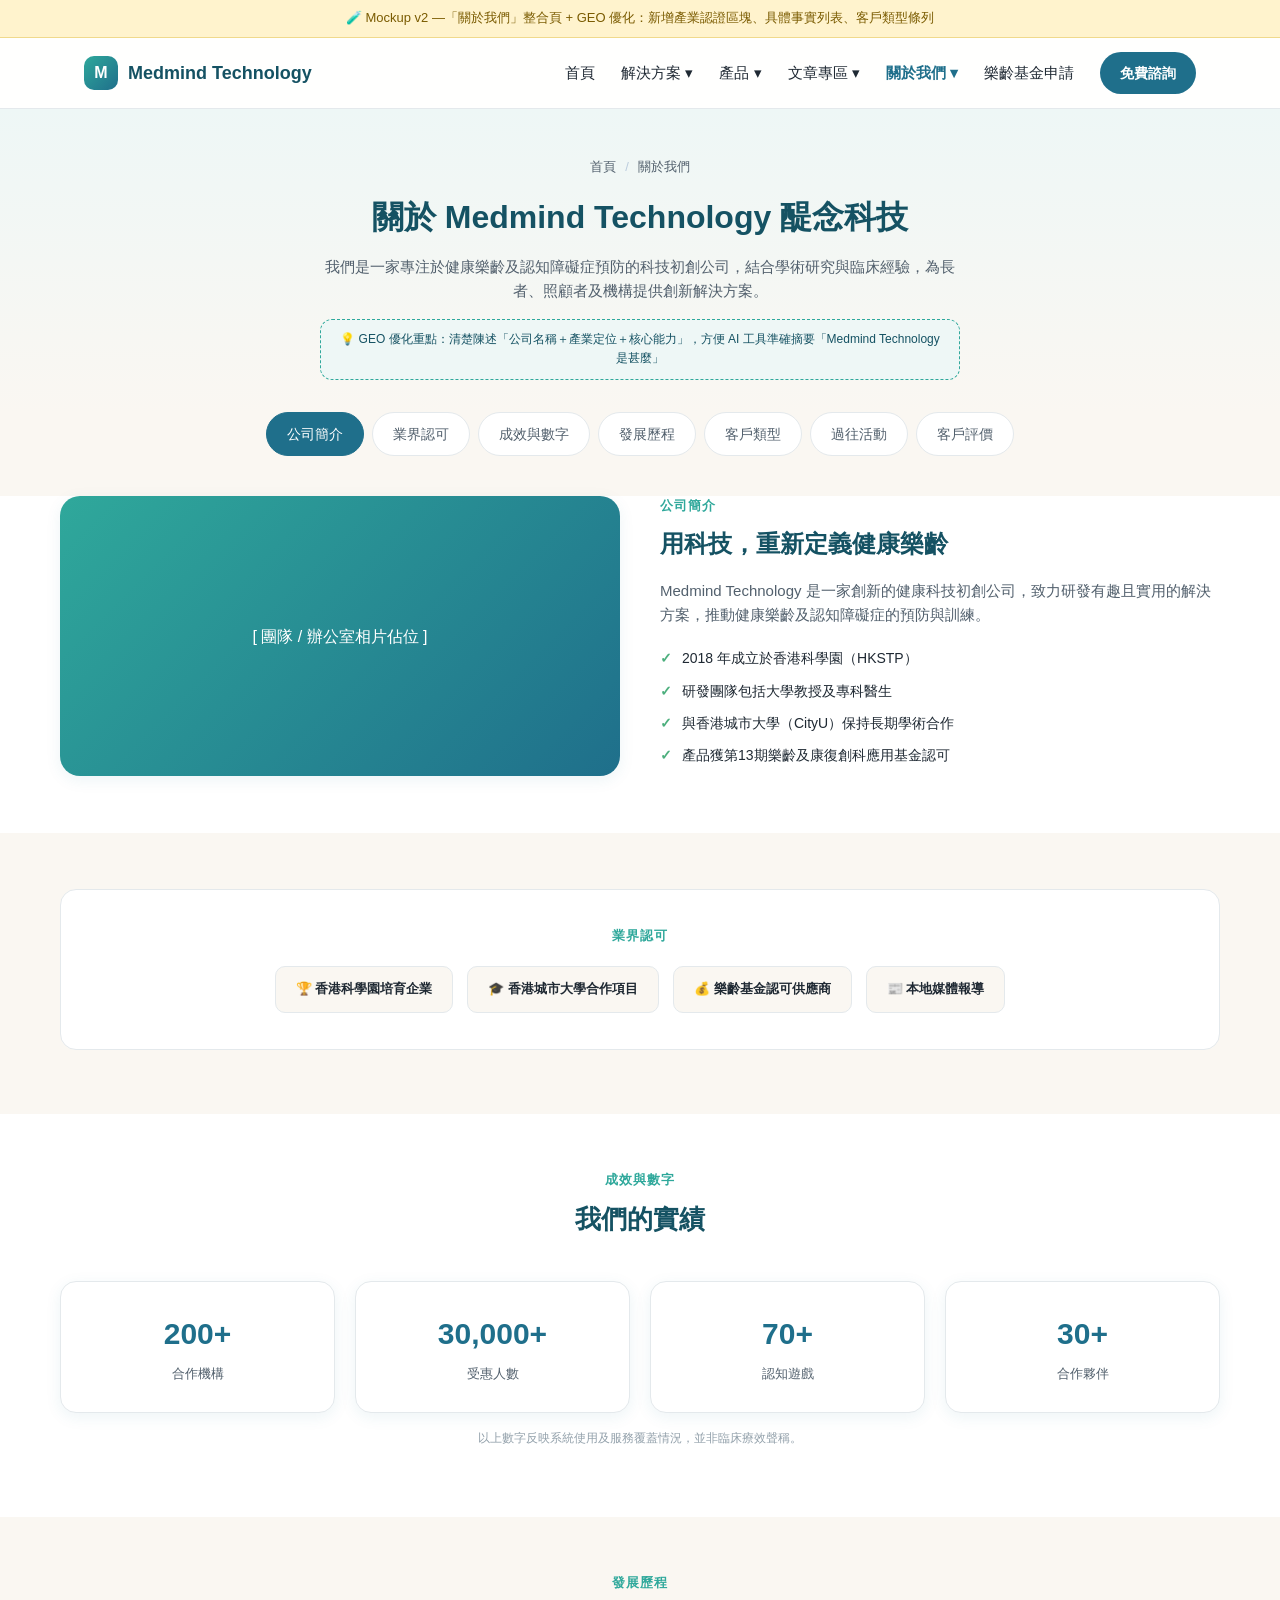
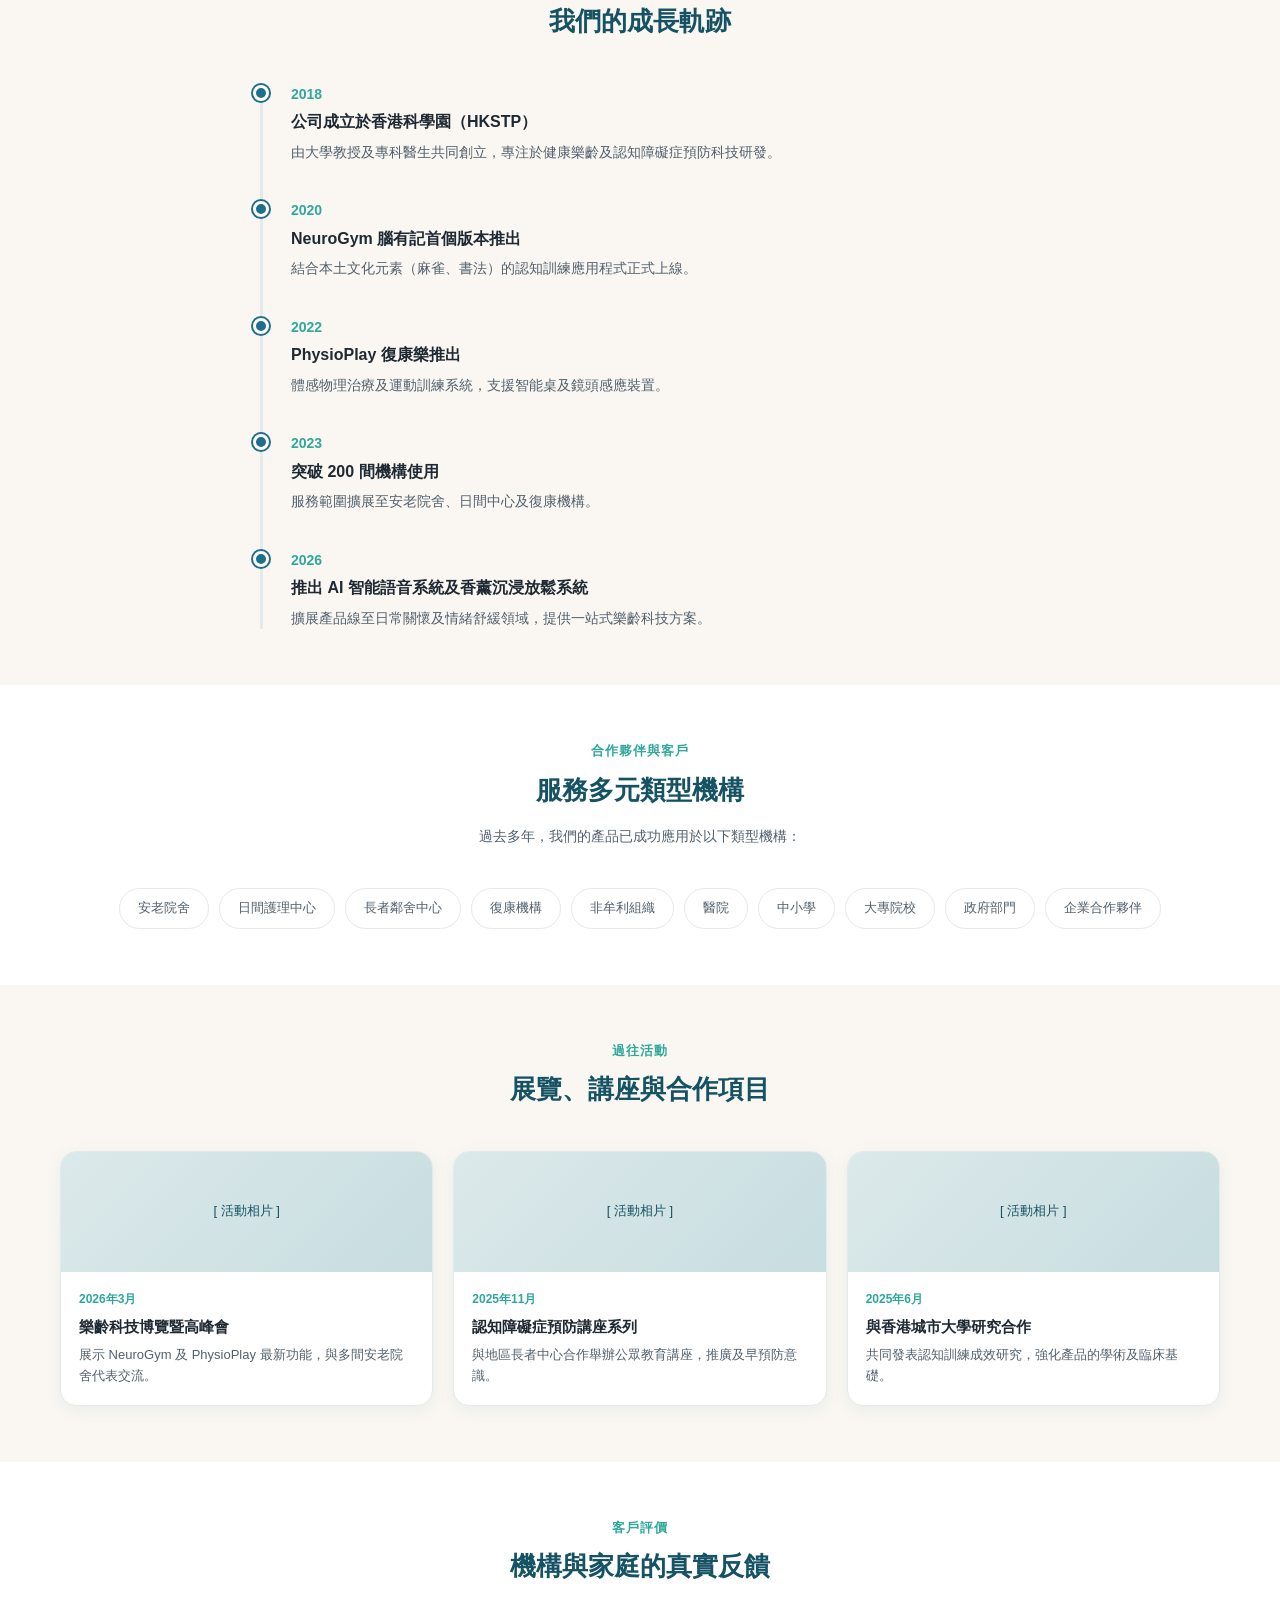
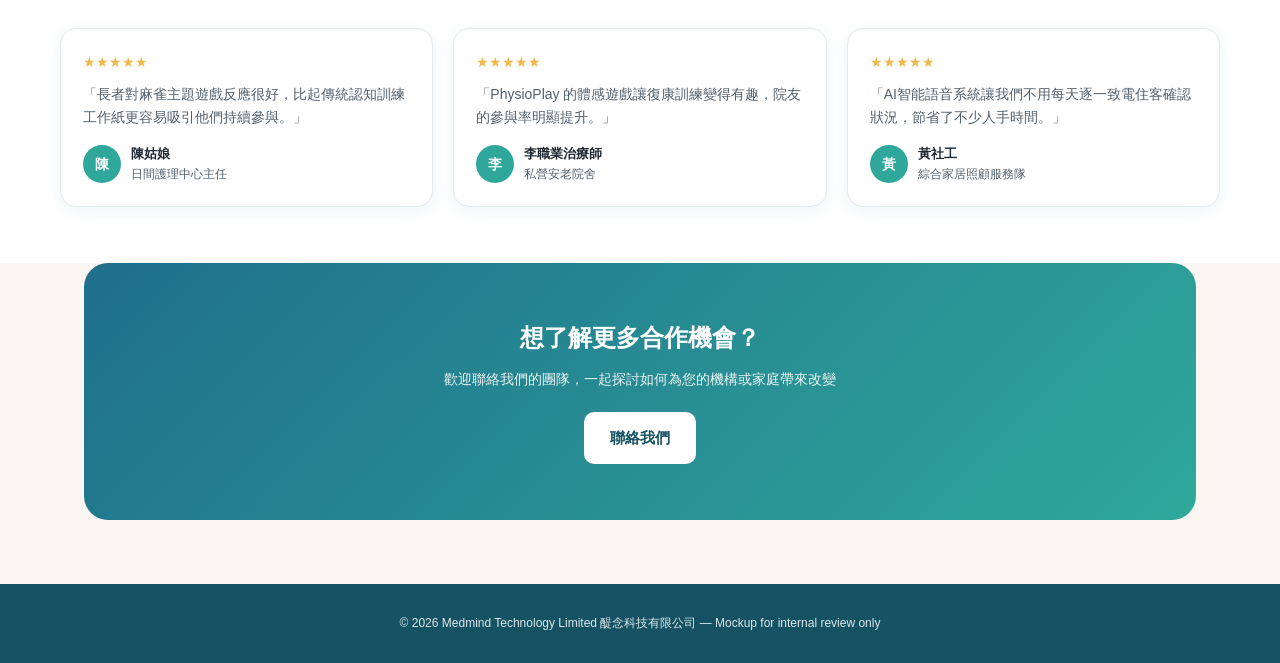
==== about.html @ b242b005 "update the navbar and page" ====
<!DOCTYPE html>
<html lang="zh-Hant">
<head>
<meta charset="UTF-8">
<meta name="viewport" content="width=device-width, initial-scale=1.0">
<title>關於我們 —  Mockup</title>
<style>
  :root{
    --brand-blue:#1f6f8b;--brand-blue-dark:#155263;--brand-teal:#2fa89b;--brand-green:#4caf7d;
    --bg-cream:#faf7f2;--text-dark:#1f2933;--text-mid:#52606d;--card-bg:#ffffff;
    --border-soft:#e4e9ec;--shadow:0 4px 16px rgba(31,111,139,0.08);
  }
  *{box-sizing:border-box;}
  body{margin:0;font-family:"Noto Sans TC","PingFang TC","Microsoft JhengHei",sans-serif;color:var(--text-dark);background:var(--bg-cream);line-height:1.6;}
  a{text-decoration:none;color:inherit;}
  .mock-banner{background:#fff3cd;color:#7a5b00;text-align:center;font-size:13px;padding:8px 16px;border-bottom:1px solid #f0d98c;}

  header{position:sticky;top:0;z-index:50;background:rgba(255,255,255,0.92);backdrop-filter:blur(6px);border-bottom:1px solid var(--border-soft);}
  .navbar{display:flex;align-items:center;justify-content:space-between;padding:14px 24px;max-width:1160px;margin:0 auto;}
  .logo{display:flex;align-items:center;gap:10px;font-weight:700;font-size:18px;color:var(--brand-blue-dark);}
  .logo-mark{width:34px;height:34px;border-radius:10px;background:linear-gradient(135deg,var(--brand-teal),var(--brand-blue));display:flex;align-items:center;justify-content:center;color:#fff;font-size:16px;font-weight:800;}
  nav.main-nav{display:flex;align-items:center;gap:26px;}
  .nav-item{position:relative;font-size:15px;font-weight:500;color:var(--text-dark);cursor:pointer;padding:8px 0;}
  .nav-item.active{color:var(--brand-blue);font-weight:700;}
  .nav-item:hover{color:var(--brand-blue);}
  .dropdown{position:absolute;top:100%;left:50%;transform:translateX(-50%);background:#fff;border:1px solid var(--border-soft);border-radius:12px;box-shadow:var(--shadow);padding:10px;min-width:200px;display:none;flex-direction:column;gap:2px;margin-top:10px;}
  .nav-item:hover .dropdown{display:flex;}
  .dropdown a{padding:10px 12px;border-radius:8px;font-size:14px;color:var(--text-mid);white-space:nowrap;}
  .dropdown a.current{background:#eef7f6;color:var(--brand-blue-dark);font-weight:700;}
  .dropdown a:hover{background:var(--bg-cream);color:var(--brand-blue-dark);}
  .nav-cta{background:var(--brand-blue);color:#fff;padding:10px 20px;border-radius:999px;font-size:14px;font-weight:600;white-space:nowrap;}

  .page-hero{padding:48px 24px 32px;text-align:center;background:linear-gradient(180deg,#eef7f6 0%, var(--bg-cream) 100%);}
  .breadcrumb{font-size:13px;color:var(--text-mid);margin-bottom:14px;}
  .breadcrumb .sep{margin:0 6px;color:#bcd;}
  .page-hero h1{font-size:32px;color:var(--brand-blue-dark);margin:0 0 12px;}
  .page-hero p{font-size:15px;color:var(--text-mid);max-width:640px;margin:0 auto;}
  .geo-note{background:#eef7f6;border:1px dashed var(--brand-teal);border-radius:12px;padding:10px 16px;font-size:12px;color:var(--brand-blue-dark);max-width:640px;margin:16px auto 0;}

  .subnav{display:flex;justify-content:center;gap:8px;padding:0 24px 40px;flex-wrap:wrap;}
  .subnav a{padding:10px 20px;border-radius:999px;font-size:14px;border:1px solid var(--border-soft);background:#fff;color:var(--text-mid);}
  .subnav a.active{background:var(--brand-blue);color:#fff;border-color:var(--brand-blue);}

  .section{padding:56px 24px;}
  .section-inner{max-width:1160px;margin:0 auto;}
  .section-head{text-align:center;max-width:680px;margin:0 auto 40px;}
  .eyebrow{color:var(--brand-teal);font-weight:700;font-size:13px;letter-spacing:1px;text-transform:uppercase;}
  .section-head h2{font-size:26px;margin:8px 0 12px;color:var(--brand-blue-dark);}
  .section-head p{color:var(--text-mid);font-size:14px;}

  .intro-grid{display:grid;grid-template-columns:1fr 1fr;gap:40px;align-items:center;}
  .intro-visual{background:linear-gradient(135deg,var(--brand-teal),var(--brand-blue));border-radius:20px;height:280px;color:#fff;display:flex;align-items:center;justify-content:center;text-align:center;padding:20px;box-shadow:var(--shadow);}
  .intro-text p{color:var(--text-mid);font-size:15px;margin-bottom:14px;}
  .fact-list{list-style:none;padding:0;margin:20px 0 0;}
  .fact-list li{display:flex;gap:10px;font-size:14px;color:var(--text-dark);margin-bottom:10px;align-items:flex-start;}
  .fact-list li::before{content:"✓";color:var(--brand-green);font-weight:800;}

  /* RECOGNITION */
  .recognition-strip{background:#fff;padding:36px 24px;border:1px solid var(--border-soft);border-radius:16px;margin-bottom:8px;}
  .badge-row{display:flex;justify-content:center;gap:14px;flex-wrap:wrap;}
  .badge-chip{background:var(--bg-cream);border:1px solid var(--border-soft);border-radius:10px;padding:12px 20px;font-size:13px;color:var(--text-dark);font-weight:600;display:flex;align-items:center;gap:8px;}

  .stats-inner{display:grid;grid-template-columns:repeat(4,1fr);gap:20px;text-align:center;}
  .stat-card{background:#fff;border:1px solid var(--border-soft);border-radius:16px;padding:28px 16px;box-shadow:var(--shadow);}
  .stat-num{font-size:30px;font-weight:800;color:var(--brand-blue);}
  .stat-label{font-size:13px;color:var(--text-mid);margin-top:6px;}
  .stat-disclaimer{text-align:center;font-size:12px;color:#93a1ab;margin-top:16px;}

  .timeline{position:relative;max-width:760px;margin:0 auto;padding-left:28px;border-left:3px solid var(--border-soft);}
  .timeline-item{position:relative;padding-bottom:36px;}
  .timeline-item:last-child{padding-bottom:0;}
  .timeline-dot{position:absolute;left:-38px;top:2px;width:16px;height:16px;border-radius:50%;background:var(--brand-blue);border:3px solid #fff;box-shadow:0 0 0 2px var(--brand-blue);}
  .timeline-year{font-size:14px;font-weight:800;color:var(--brand-teal);margin-bottom:4px;}
  .timeline-item h4{margin:0 0 6px;font-size:16px;color:var(--text-dark);}
  .timeline-item p{margin:0;font-size:14px;color:var(--text-mid);}

  /* CLIENT TYPES */
  .client-types{display:flex;flex-wrap:wrap;justify-content:center;gap:10px;}
  .client-chip{background:#fff;border:1px solid var(--border-soft);border-radius:999px;padding:9px 18px;font-size:13px;color:var(--text-mid);}

  .event-grid{display:grid;grid-template-columns:repeat(3,1fr);gap:20px;}
  .event-card{background:#fff;border:1px solid var(--border-soft);border-radius:16px;overflow:hidden;box-shadow:var(--shadow);}
  .event-thumb{height:120px;background:linear-gradient(135deg,#dce9ea,#c7dde0);display:flex;align-items:center;justify-content:center;color:var(--brand-blue-dark);font-size:13px;}
  .event-body{padding:18px;}
  .event-date{font-size:12px;color:var(--brand-teal);font-weight:700;margin-bottom:6px;}
  .event-card h4{margin:0 0 6px;font-size:15px;color:var(--text-dark);}
  .event-card p{margin:0;font-size:13px;color:var(--text-mid);}

  .testimonial-grid{display:grid;grid-template-columns:repeat(3,1fr);gap:20px;}
  .testimonial-card{background:#fff;border:1px solid var(--border-soft);border-radius:16px;padding:22px;box-shadow:var(--shadow);}
  .stars{color:#f2b84b;font-size:14px;margin-bottom:10px;}
  .testimonial-card p.quote{font-size:14px;color:var(--text-mid);margin:0 0 16px;}
  .testimonial-author{display:flex;align-items:center;gap:10px;}
  .avatar{width:38px;height:38px;border-radius:50%;background:var(--brand-teal);color:#fff;display:flex;align-items:center;justify-content:center;font-weight:700;font-size:14px;}
  .author-name{font-size:13px;font-weight:700;color:var(--text-dark);}
  .author-role{font-size:12px;color:var(--text-mid);}

  .final-cta{background:linear-gradient(135deg,var(--brand-blue),var(--brand-teal));color:#fff;text-align:center;padding:56px 24px;border-radius:24px;max-width:1112px;margin:0 auto 64px;}
  .final-cta h2{font-size:24px;margin:0 0 10px;}
  .final-cta p{font-size:14px;margin:0 0 22px;opacity:.9;}
  .btn-primary{background:#fff;color:var(--brand-blue-dark);padding:14px 26px;border-radius:10px;font-weight:700;font-size:15px;display:inline-block;}

  footer{background:var(--brand-blue-dark);color:#dce8ea;padding:30px 24px;font-size:12px;text-align:center;}

  @media (max-width:900px){
    .intro-grid{grid-template-columns:1fr;}
    .stats-inner{grid-template-columns:repeat(2,1fr);}
    .event-grid{grid-template-columns:1fr;}
    .testimonial-grid{grid-template-columns:1fr;}
    nav.main-nav{display:none;}
  }
</style>
</head>
<body>

<div class="mock-banner">🧪 Mockup v2 —「關於我們」整合頁 + GEO 優化：新增產業認證區塊、具體事實列表、客戶類型條列</div>

<header>
  <div class="navbar">
    <a href="#" class="logo"><span class="logo-mark">M</span>Medmind Technology</a>
    <nav class="main-nav">
      <a href="#" class="nav-item">首頁</a>
      <div class="nav-item">解決方案 ▾<div class="dropdown"><a href="#">認知訓練與評估</a><a href="#">復康運動訓練</a><a href="#">照顧者支援</a><a href="#">情緒舒緩</a></div></div>
      <div class="nav-item">產品 ▾<div class="dropdown"><a href="#">NeuroGym 腦有記</a><a href="#">PhysioPlay 復康樂</a><a href="#">AI 智能語音系統</a><a href="#">香薰沉浸放鬆系統</a></div></div>
      <div class="nav-item">文章專區 ▾<div class="dropdown"><a href="#">樂齡科技趨勢</a><a href="#">基金申請指南</a><a href="#">產品應用案例</a></div></div>
      <div class="nav-item active">關於我們 ▾<div class="dropdown"><a href="#" class="current">公司簡介</a><a href="#">成效與數字</a><a href="#">過往活動</a><a href="#">客戶評價</a></div></div>
      <a href="#" class="nav-item">樂齡基金申請</a>
      <a href="#" class="nav-cta">免費諮詢</a>
    </nav>
  </div>
</header>

<section class="page-hero">
  <div class="breadcrumb">首頁 <span class="sep">/</span> 關於我們</div>
  <h1>關於 Medmind Technology 醍念科技</h1>
  <p>我們是一家專注於健康樂齡及認知障礙症預防的科技初創公司，結合學術研究與臨床經驗，為長者、照顧者及機構提供創新解決方案。</p>
  <div class="geo-note">💡 GEO 優化重點：清楚陳述「公司名稱＋產業定位＋核心能力」，方便 AI 工具準確摘要「Medmind Technology 是甚麼」</div>
</section>

<div class="subnav">
  <a href="#intro" class="active">公司簡介</a>
  <a href="#recognition">業界認可</a>
  <a href="#stats">成效與數字</a>
  <a href="#timeline">發展歷程</a>
  <a href="#clients">客戶類型</a>
  <a href="#events">過往活動</a>
  <a href="#testimonials">客戶評價</a>
</div>

<section class="section" id="intro" style="background:#fff;padding-top:0;">
  <div class="section-inner">
    <div class="intro-grid">
      <div class="intro-visual">[ 團隊 / 辦公室相片佔位 ]</div>
      <div class="intro-text">
        <div class="eyebrow">公司簡介</div>
        <h2 style="color:var(--brand-blue-dark);font-size:24px;margin:8px 0 16px;">用科技，重新定義健康樂齡</h2>
        <p>Medmind Technology 是一家創新的健康科技初創公司，致力研發有趣且實用的解決方案，推動健康樂齡及認知障礙症的預防與訓練。</p>
        <ul class="fact-list">
          <li>2018 年成立於香港科學園（HKSTP）</li>
          <li>研發團隊包括大學教授及專科醫生</li>
          <li>與香港城市大學（CityU）保持長期學術合作</li>
          <li>產品獲第13期樂齡及康復創科應用基金認可</li>
        </ul>
      </div>
    </div>
  </div>
</section>

<!-- RECOGNITION — 新增 -->
<section class="section" id="recognition">
  <div class="section-inner">
    <div class="recognition-strip">
      <div class="section-head" style="margin-bottom:20px;">
        <div class="eyebrow">業界認可</div>
      </div>
      <div class="badge-row">
        <div class="badge-chip">🏆 香港科學園培育企業</div>
        <div class="badge-chip">🎓 香港城市大學合作項目</div>
        <div class="badge-chip">💰 樂齡基金認可供應商</div>
        <div class="badge-chip">📰 本地媒體報導</div>
      </div>
    </div>
  </div>
</section>

<section class="section" id="stats" style="background:#fff;">
  <div class="section-inner">
    <div class="section-head">
      <div class="eyebrow">成效與數字</div>
      <h2>我們的實績</h2>
    </div>
    <div class="stats-inner">
      <div class="stat-card"><div class="stat-num">200+</div><div class="stat-label">合作機構</div></div>
      <div class="stat-card"><div class="stat-num">30,000+</div><div class="stat-label">受惠人數</div></div>
      <div class="stat-card"><div class="stat-num">70+</div><div class="stat-label">認知遊戲</div></div>
      <div class="stat-card"><div class="stat-num">30+</div><div class="stat-label">合作夥伴</div></div>
    </div>
    <p class="stat-disclaimer">以上數字反映系統使用及服務覆蓋情況，並非臨床療效聲稱。</p>
  </div>
</section>

<section class="section" id="timeline">
  <div class="section-inner">
    <div class="section-head">
      <div class="eyebrow">發展歷程</div>
      <h2>我們的成長軌跡</h2>
    </div>
    <div class="timeline">
      <div class="timeline-item"><div class="timeline-dot"></div><div class="timeline-year">2018</div><h4>公司成立於香港科學園（HKSTP）</h4><p>由大學教授及專科醫生共同創立，專注於健康樂齡及認知障礙症預防科技研發。</p></div>
      <div class="timeline-item"><div class="timeline-dot"></div><div class="timeline-year">2020</div><h4>NeuroGym 腦有記首個版本推出</h4><p>結合本土文化元素（麻雀、書法）的認知訓練應用程式正式上線。</p></div>
      <div class="timeline-item"><div class="timeline-dot"></div><div class="timeline-year">2022</div><h4>PhysioPlay 復康樂推出</h4><p>體感物理治療及運動訓練系統，支援智能桌及鏡頭感應裝置。</p></div>
      <div class="timeline-item"><div class="timeline-dot"></div><div class="timeline-year">2023</div><h4>突破 200 間機構使用</h4><p>服務範圍擴展至安老院舍、日間中心及復康機構。</p></div>
      <div class="timeline-item"><div class="timeline-dot"></div><div class="timeline-year">2026</div><h4>推出 AI 智能語音系統及香薰沉浸放鬆系統</h4><p>擴展產品線至日常關懷及情緒舒緩領域，提供一站式樂齡科技方案。</p></div>
    </div>
  </div>
</section>

<!-- CLIENT TYPES — 新增，仿 Motive Force Partners and Clients -->
<section class="section" id="clients" style="background:#fff;">
  <div class="section-inner">
    <div class="section-head">
      <div class="eyebrow">合作夥伴與客戶</div>
      <h2>服務多元類型機構</h2>
      <p>過去多年，我們的產品已成功應用於以下類型機構：</p>
    </div>
    <div class="client-types">
      <div class="client-chip">安老院舍</div><div class="client-chip">日間護理中心</div><div class="client-chip">長者鄰舍中心</div>
      <div class="client-chip">復康機構</div><div class="client-chip">非牟利組織</div><div class="client-chip">醫院</div>
      <div class="client-chip">中小學</div><div class="client-chip">大專院校</div><div class="client-chip">政府部門</div>
      <div class="client-chip">企業合作夥伴</div>
    </div>
  </div>
</section>

<section class="section" id="events">
  <div class="section-inner">
    <div class="section-head">
      <div class="eyebrow">過往活動</div>
      <h2>展覽、講座與合作項目</h2>
    </div>
    <div class="event-grid">
      <div class="event-card"><div class="event-thumb">[ 活動相片 ]</div><div class="event-body"><div class="event-date">2026年3月</div><h4>樂齡科技博覽暨高峰會</h4><p>展示 NeuroGym 及 PhysioPlay 最新功能，與多間安老院舍代表交流。</p></div></div>
      <div class="event-card"><div class="event-thumb">[ 活動相片 ]</div><div class="event-body"><div class="event-date">2025年11月</div><h4>認知障礙症預防講座系列</h4><p>與地區長者中心合作舉辦公眾教育講座，推廣及早預防意識。</p></div></div>
      <div class="event-card"><div class="event-thumb">[ 活動相片 ]</div><div class="event-body"><div class="event-date">2025年6月</div><h4>與香港城市大學研究合作</h4><p>共同發表認知訓練成效研究，強化產品的學術及臨床基礎。</p></div></div>
    </div>
  </div>
</section>

<section class="section" id="testimonials" style="background:#fff;">
  <div class="section-inner">
    <div class="section-head">
      <div class="eyebrow">客戶評價</div>
      <h2>機構與家庭的真實反饋</h2>
    </div>
    <div class="testimonial-grid">
      <div class="testimonial-card"><div class="stars">★★★★★</div><p class="quote">「長者對麻雀主題遊戲反應很好，比起傳統認知訓練工作紙更容易吸引他們持續參與。」</p><div class="testimonial-author"><div class="avatar">陳</div><div><div class="author-name">陳姑娘</div><div class="author-role">日間護理中心主任</div></div></div></div>
      <div class="testimonial-card"><div class="stars">★★★★★</div><p class="quote">「PhysioPlay 的體感遊戲讓復康訓練變得有趣，院友的參與率明顯提升。」</p><div class="testimonial-author"><div class="avatar">李</div><div><div class="author-name">李職業治療師</div><div class="author-role">私營安老院舍</div></div></div></div>
      <div class="testimonial-card"><div class="stars">★★★★★</div><p class="quote">「AI智能語音系統讓我們不用每天逐一致電住客確認狀況，節省了不少人手時間。」</p><div class="testimonial-author"><div class="avatar">黃</div><div><div class="author-name">黃社工</div><div class="author-role">綜合家居照顧服務隊</div></div></div></div>
    </div>
  </div>
</section>

<div class="final-cta">
  <h2>想了解更多合作機會？</h2>
  <p>歡迎聯絡我們的團隊，一起探討如何為您的機構或家庭帶來改變</p>
  <a href="#" class="btn-primary">聯絡我們</a>
</div>

<footer>© 2026 Medmind Technology Limited 醍念科技有限公司 — Mockup for internal review only</footer>

</body>
</html>
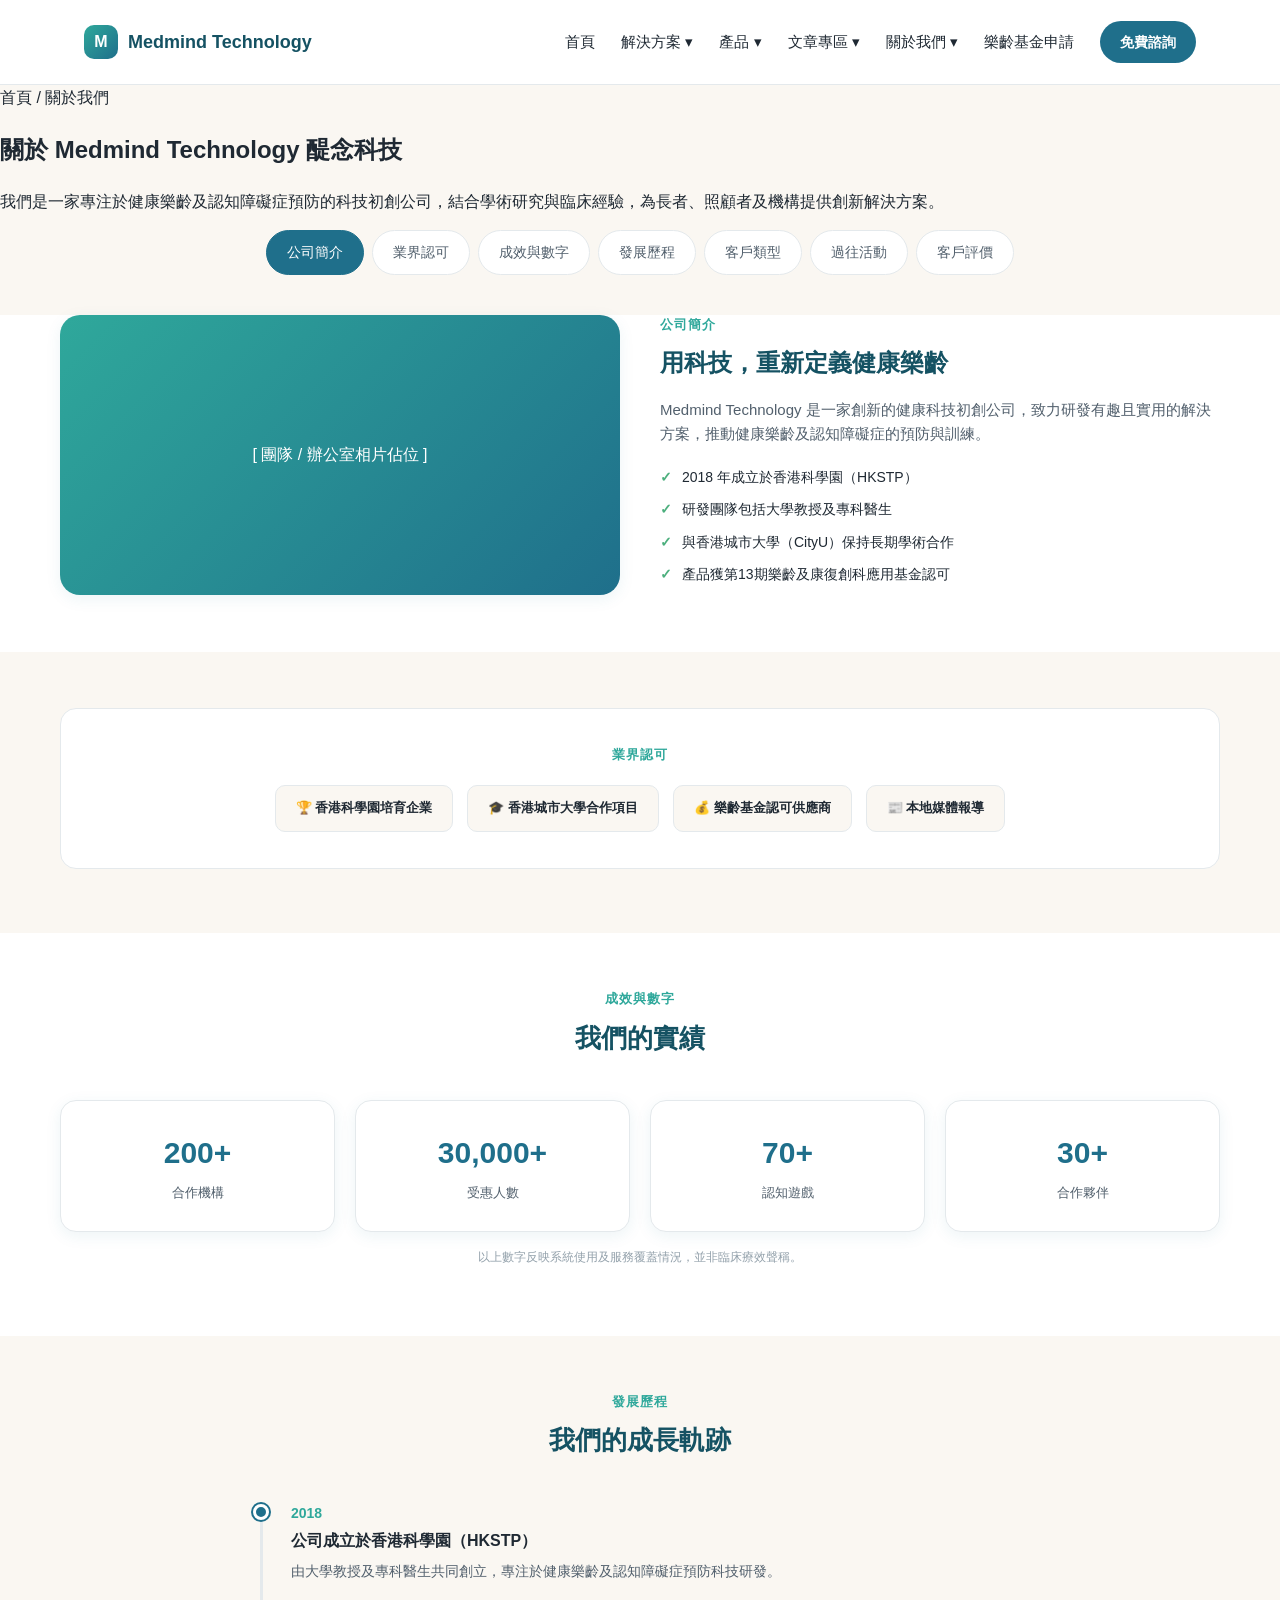
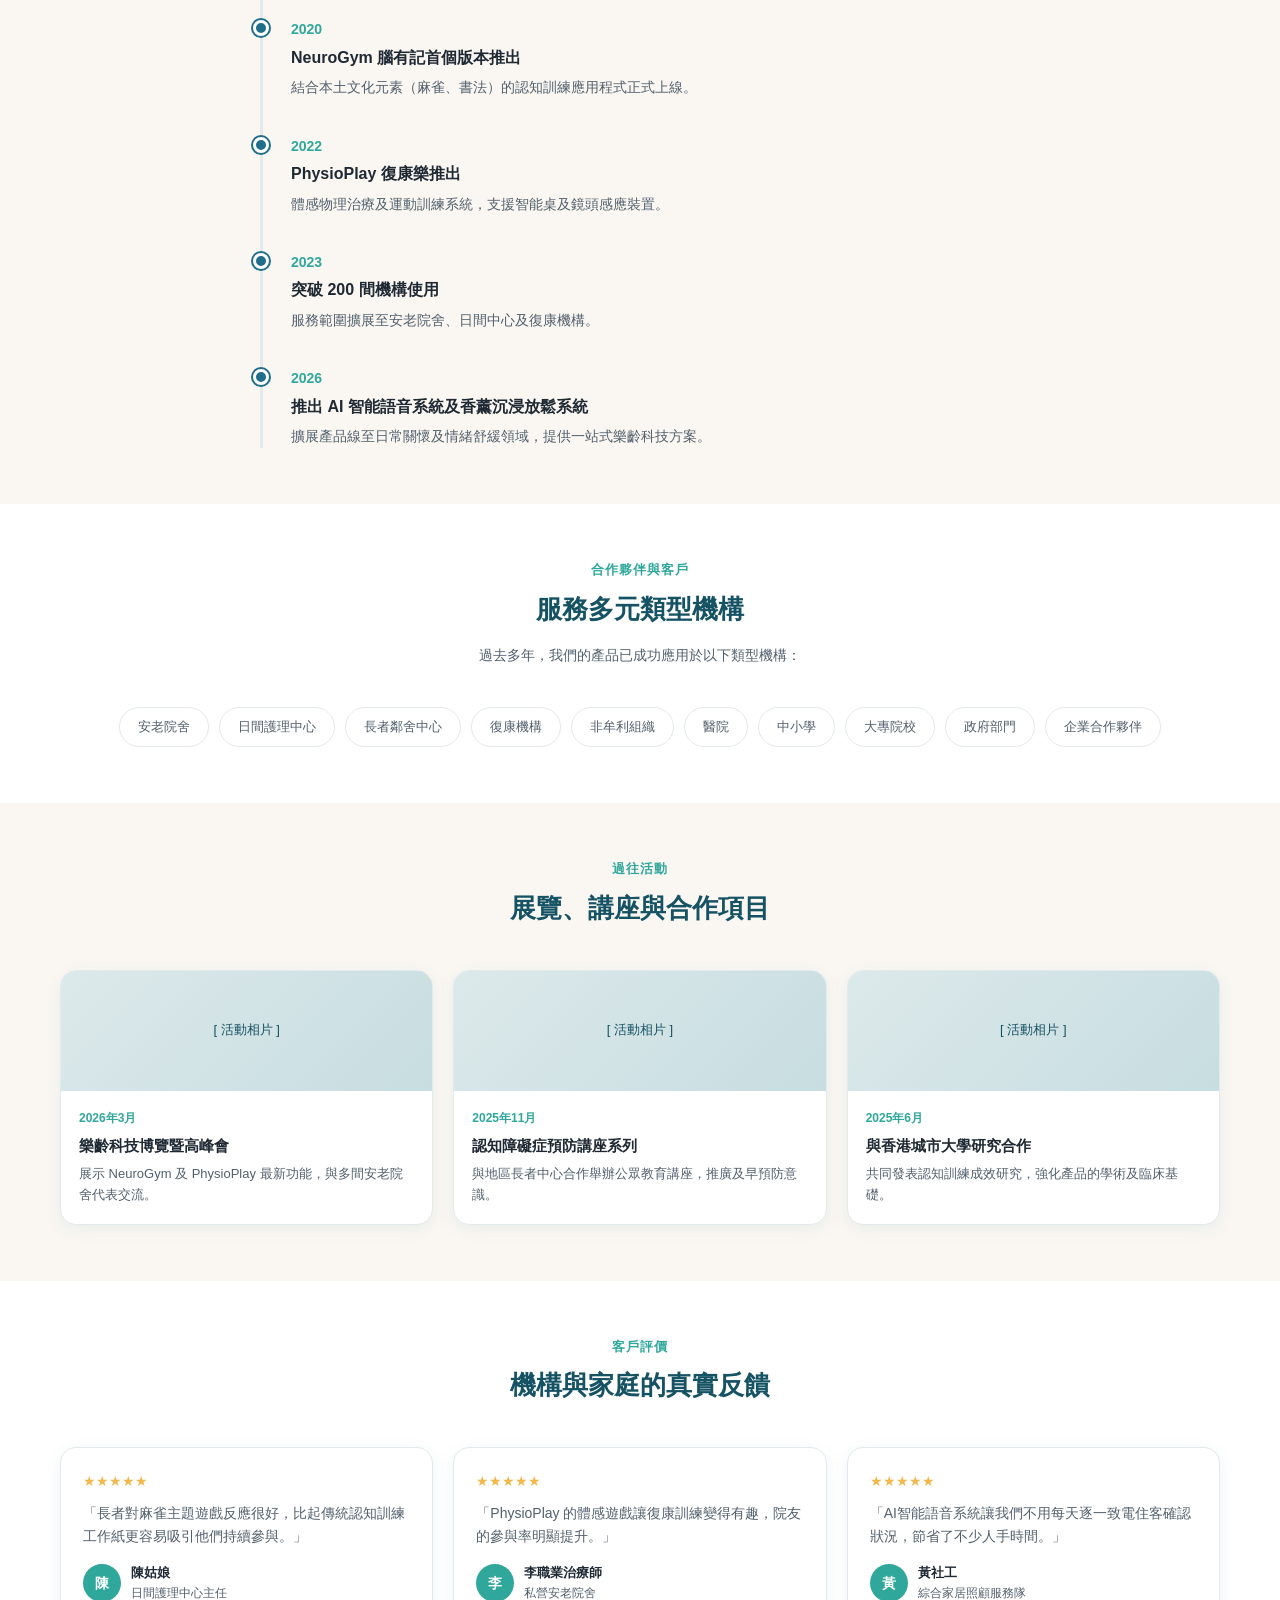
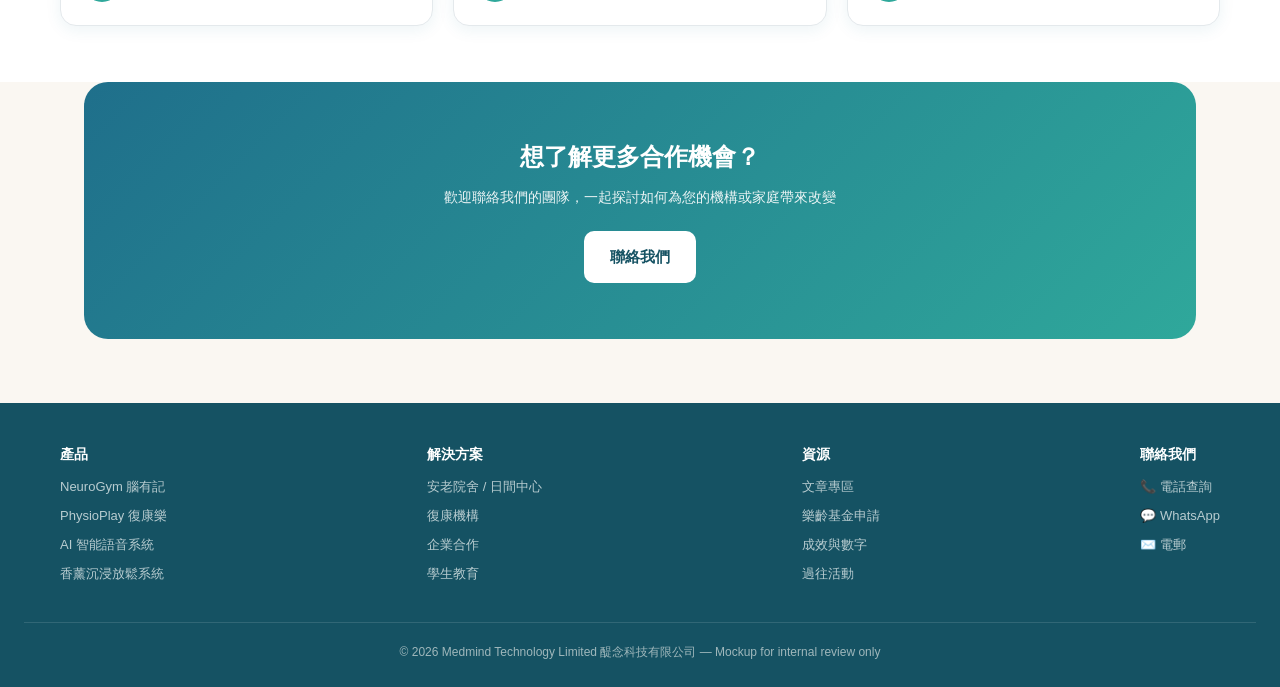
==== commit 64b62422: "Restructure solutions.html and about.html: remove inline styles, wire shared navbar/footer via inclu" ====
--- a/about.html
+++ b/about.html
@@ -3,138 +3,20 @@
 <head>
 <meta charset="UTF-8">
 <meta name="viewport" content="width=device-width, initial-scale=1.0">
-<title>關於我們 —  Mockup</title>
-<style>
-  :root{
-    --brand-blue:#1f6f8b;--brand-blue-dark:#155263;--brand-teal:#2fa89b;--brand-green:#4caf7d;
-    --bg-cream:#faf7f2;--text-dark:#1f2933;--text-mid:#52606d;--card-bg:#ffffff;
-    --border-soft:#e4e9ec;--shadow:0 4px 16px rgba(31,111,139,0.08);
-  }
-  *{box-sizing:border-box;}
-  body{margin:0;font-family:"Noto Sans TC","PingFang TC","Microsoft JhengHei",sans-serif;color:var(--text-dark);background:var(--bg-cream);line-height:1.6;}
-  a{text-decoration:none;color:inherit;}
-  .mock-banner{background:#fff3cd;color:#7a5b00;text-align:center;font-size:13px;padding:8px 16px;border-bottom:1px solid #f0d98c;}
-
-  header{position:sticky;top:0;z-index:50;background:rgba(255,255,255,0.92);backdrop-filter:blur(6px);border-bottom:1px solid var(--border-soft);}
-  .navbar{display:flex;align-items:center;justify-content:space-between;padding:14px 24px;max-width:1160px;margin:0 auto;}
-  .logo{display:flex;align-items:center;gap:10px;font-weight:700;font-size:18px;color:var(--brand-blue-dark);}
-  .logo-mark{width:34px;height:34px;border-radius:10px;background:linear-gradient(135deg,var(--brand-teal),var(--brand-blue));display:flex;align-items:center;justify-content:center;color:#fff;font-size:16px;font-weight:800;}
-  nav.main-nav{display:flex;align-items:center;gap:26px;}
-  .nav-item{position:relative;font-size:15px;font-weight:500;color:var(--text-dark);cursor:pointer;padding:8px 0;}
-  .nav-item.active{color:var(--brand-blue);font-weight:700;}
-  .nav-item:hover{color:var(--brand-blue);}
-  .dropdown{position:absolute;top:100%;left:50%;transform:translateX(-50%);background:#fff;border:1px solid var(--border-soft);border-radius:12px;box-shadow:var(--shadow);padding:10px;min-width:200px;display:none;flex-direction:column;gap:2px;margin-top:10px;}
-  .nav-item:hover .dropdown{display:flex;}
-  .dropdown a{padding:10px 12px;border-radius:8px;font-size:14px;color:var(--text-mid);white-space:nowrap;}
-  .dropdown a.current{background:#eef7f6;color:var(--brand-blue-dark);font-weight:700;}
-  .dropdown a:hover{background:var(--bg-cream);color:var(--brand-blue-dark);}
-  .nav-cta{background:var(--brand-blue);color:#fff;padding:10px 20px;border-radius:999px;font-size:14px;font-weight:600;white-space:nowrap;}
-
-  .page-hero{padding:48px 24px 32px;text-align:center;background:linear-gradient(180deg,#eef7f6 0%, var(--bg-cream) 100%);}
-  .breadcrumb{font-size:13px;color:var(--text-mid);margin-bottom:14px;}
-  .breadcrumb .sep{margin:0 6px;color:#bcd;}
-  .page-hero h1{font-size:32px;color:var(--brand-blue-dark);margin:0 0 12px;}
-  .page-hero p{font-size:15px;color:var(--text-mid);max-width:640px;margin:0 auto;}
-  .geo-note{background:#eef7f6;border:1px dashed var(--brand-teal);border-radius:12px;padding:10px 16px;font-size:12px;color:var(--brand-blue-dark);max-width:640px;margin:16px auto 0;}
-
-  .subnav{display:flex;justify-content:center;gap:8px;padding:0 24px 40px;flex-wrap:wrap;}
-  .subnav a{padding:10px 20px;border-radius:999px;font-size:14px;border:1px solid var(--border-soft);background:#fff;color:var(--text-mid);}
-  .subnav a.active{background:var(--brand-blue);color:#fff;border-color:var(--brand-blue);}
-
-  .section{padding:56px 24px;}
-  .section-inner{max-width:1160px;margin:0 auto;}
-  .section-head{text-align:center;max-width:680px;margin:0 auto 40px;}
-  .eyebrow{color:var(--brand-teal);font-weight:700;font-size:13px;letter-spacing:1px;text-transform:uppercase;}
-  .section-head h2{font-size:26px;margin:8px 0 12px;color:var(--brand-blue-dark);}
-  .section-head p{color:var(--text-mid);font-size:14px;}
-
-  .intro-grid{display:grid;grid-template-columns:1fr 1fr;gap:40px;align-items:center;}
-  .intro-visual{background:linear-gradient(135deg,var(--brand-teal),var(--brand-blue));border-radius:20px;height:280px;color:#fff;display:flex;align-items:center;justify-content:center;text-align:center;padding:20px;box-shadow:var(--shadow);}
-  .intro-text p{color:var(--text-mid);font-size:15px;margin-bottom:14px;}
-  .fact-list{list-style:none;padding:0;margin:20px 0 0;}
-  .fact-list li{display:flex;gap:10px;font-size:14px;color:var(--text-dark);margin-bottom:10px;align-items:flex-start;}
-  .fact-list li::before{content:"✓";color:var(--brand-green);font-weight:800;}
-
-  /* RECOGNITION */
-  .recognition-strip{background:#fff;padding:36px 24px;border:1px solid var(--border-soft);border-radius:16px;margin-bottom:8px;}
-  .badge-row{display:flex;justify-content:center;gap:14px;flex-wrap:wrap;}
-  .badge-chip{background:var(--bg-cream);border:1px solid var(--border-soft);border-radius:10px;padding:12px 20px;font-size:13px;color:var(--text-dark);font-weight:600;display:flex;align-items:center;gap:8px;}
-
-  .stats-inner{display:grid;grid-template-columns:repeat(4,1fr);gap:20px;text-align:center;}
-  .stat-card{background:#fff;border:1px solid var(--border-soft);border-radius:16px;padding:28px 16px;box-shadow:var(--shadow);}
-  .stat-num{font-size:30px;font-weight:800;color:var(--brand-blue);}
-  .stat-label{font-size:13px;color:var(--text-mid);margin-top:6px;}
-  .stat-disclaimer{text-align:center;font-size:12px;color:#93a1ab;margin-top:16px;}
-
-  .timeline{position:relative;max-width:760px;margin:0 auto;padding-left:28px;border-left:3px solid var(--border-soft);}
-  .timeline-item{position:relative;padding-bottom:36px;}
-  .timeline-item:last-child{padding-bottom:0;}
-  .timeline-dot{position:absolute;left:-38px;top:2px;width:16px;height:16px;border-radius:50%;background:var(--brand-blue);border:3px solid #fff;box-shadow:0 0 0 2px var(--brand-blue);}
-  .timeline-year{font-size:14px;font-weight:800;color:var(--brand-teal);margin-bottom:4px;}
-  .timeline-item h4{margin:0 0 6px;font-size:16px;color:var(--text-dark);}
-  .timeline-item p{margin:0;font-size:14px;color:var(--text-mid);}
-
-  /* CLIENT TYPES */
-  .client-types{display:flex;flex-wrap:wrap;justify-content:center;gap:10px;}
-  .client-chip{background:#fff;border:1px solid var(--border-soft);border-radius:999px;padding:9px 18px;font-size:13px;color:var(--text-mid);}
-
-  .event-grid{display:grid;grid-template-columns:repeat(3,1fr);gap:20px;}
-  .event-card{background:#fff;border:1px solid var(--border-soft);border-radius:16px;overflow:hidden;box-shadow:var(--shadow);}
-  .event-thumb{height:120px;background:linear-gradient(135deg,#dce9ea,#c7dde0);display:flex;align-items:center;justify-content:center;color:var(--brand-blue-dark);font-size:13px;}
-  .event-body{padding:18px;}
-  .event-date{font-size:12px;color:var(--brand-teal);font-weight:700;margin-bottom:6px;}
-  .event-card h4{margin:0 0 6px;font-size:15px;color:var(--text-dark);}
-  .event-card p{margin:0;font-size:13px;color:var(--text-mid);}
-
-  .testimonial-grid{display:grid;grid-template-columns:repeat(3,1fr);gap:20px;}
-  .testimonial-card{background:#fff;border:1px solid var(--border-soft);border-radius:16px;padding:22px;box-shadow:var(--shadow);}
-  .stars{color:#f2b84b;font-size:14px;margin-bottom:10px;}
-  .testimonial-card p.quote{font-size:14px;color:var(--text-mid);margin:0 0 16px;}
-  .testimonial-author{display:flex;align-items:center;gap:10px;}
-  .avatar{width:38px;height:38px;border-radius:50%;background:var(--brand-teal);color:#fff;display:flex;align-items:center;justify-content:center;font-weight:700;font-size:14px;}
-  .author-name{font-size:13px;font-weight:700;color:var(--text-dark);}
-  .author-role{font-size:12px;color:var(--text-mid);}
-
-  .final-cta{background:linear-gradient(135deg,var(--brand-blue),var(--brand-teal));color:#fff;text-align:center;padding:56px 24px;border-radius:24px;max-width:1112px;margin:0 auto 64px;}
-  .final-cta h2{font-size:24px;margin:0 0 10px;}
-  .final-cta p{font-size:14px;margin:0 0 22px;opacity:.9;}
-  .btn-primary{background:#fff;color:var(--brand-blue-dark);padding:14px 26px;border-radius:10px;font-weight:700;font-size:15px;display:inline-block;}
-
-  footer{background:var(--brand-blue-dark);color:#dce8ea;padding:30px 24px;font-size:12px;text-align:center;}
-
-  @media (max-width:900px){
-    .intro-grid{grid-template-columns:1fr;}
-    .stats-inner{grid-template-columns:repeat(2,1fr);}
-    .event-grid{grid-template-columns:1fr;}
-    .testimonial-grid{grid-template-columns:1fr;}
-    nav.main-nav{display:none;}
-  }
-</style>
+<title>關於我們 — Medmind Technology Mockup</title>
+<link rel="stylesheet" href="css/main.css">
+<link rel="stylesheet" href="css/navbar.css">
+<link rel="stylesheet" href="css/about.css">
+<link rel="stylesheet" href="css/footer.css">
 </head>
 <body>
 
-<div class="mock-banner">🧪 Mockup v2 —「關於我們」整合頁 + GEO 優化：新增產業認證區塊、具體事實列表、客戶類型條列</div>
-
-<header>
-  <div class="navbar">
-    <a href="#" class="logo"><span class="logo-mark">M</span>Medmind Technology</a>
-    <nav class="main-nav">
-      <a href="#" class="nav-item">首頁</a>
-      <div class="nav-item">解決方案 ▾<div class="dropdown"><a href="#">認知訓練與評估</a><a href="#">復康運動訓練</a><a href="#">照顧者支援</a><a href="#">情緒舒緩</a></div></div>
-      <div class="nav-item">產品 ▾<div class="dropdown"><a href="#">NeuroGym 腦有記</a><a href="#">PhysioPlay 復康樂</a><a href="#">AI 智能語音系統</a><a href="#">香薰沉浸放鬆系統</a></div></div>
-      <div class="nav-item">文章專區 ▾<div class="dropdown"><a href="#">樂齡科技趨勢</a><a href="#">基金申請指南</a><a href="#">產品應用案例</a></div></div>
-      <div class="nav-item active">關於我們 ▾<div class="dropdown"><a href="#" class="current">公司簡介</a><a href="#">成效與數字</a><a href="#">過往活動</a><a href="#">客戶評價</a></div></div>
-      <a href="#" class="nav-item">樂齡基金申請</a>
-      <a href="#" class="nav-cta">免費諮詢</a>
-    </nav>
-  </div>
-</header>
+  <div id="navbar"></div>
 
 <section class="page-hero">
   <div class="breadcrumb">首頁 <span class="sep">/</span> 關於我們</div>
   <h1>關於 Medmind Technology 醍念科技</h1>
   <p>我們是一家專注於健康樂齡及認知障礙症預防的科技初創公司，結合學術研究與臨床經驗，為長者、照顧者及機構提供創新解決方案。</p>
-  <div class="geo-note">💡 GEO 優化重點：清楚陳述「公司名稱＋產業定位＋核心能力」，方便 AI 工具準確摘要「Medmind Technology 是甚麼」</div>
 </section>
 
 <div class="subnav">
@@ -166,7 +48,6 @@
   </div>
 </section>
 
-<!-- RECOGNITION — 新增 -->
 <section class="section" id="recognition">
   <div class="section-inner">
     <div class="recognition-strip">
@@ -215,7 +96,6 @@
   </div>
 </section>
 
-<!-- CLIENT TYPES — 新增，仿 Motive Force Partners and Clients -->
 <section class="section" id="clients" style="background:#fff;">
   <div class="section-inner">
     <div class="section-head">
@@ -266,7 +146,8 @@
   <a href="#" class="btn-primary">聯絡我們</a>
 </div>
 
-<footer>© 2026 Medmind Technology Limited 醍念科技有限公司 — Mockup for internal review only</footer>
+  <div id="footer-placeholder"></div>
 
+  <script src="js/include.js" defer></script>
 </body>
 </html>
--- a/css/main.css
+++ b/css/main.css
@@ -0,0 +1,29 @@
+/* ============================================
+   Medmind Technology — Design Tokens & Base Styles
+   ============================================ */
+:root {
+  --brand-blue: #1f6f8b;
+  --brand-blue-dark: #155263;
+  --brand-teal: #2fa89b;
+  --brand-green: #4caf7d;
+  --bg-cream: #faf7f2;
+  --text-dark: #1f2933;
+  --text-mid: #52606d;
+  --card-bg: #ffffff;
+  --border-soft: #e4e9ec;
+  --shadow: 0 4px 16px rgba(31, 111, 139, 0.08);
+}
+
+* { box-sizing: border-box; }
+
+body {
+  margin: 0;
+  font-family: "Noto Sans TC", "PingFang TC", "Microsoft JhengHei", sans-serif;
+  color: var(--text-dark);
+  background: var(--bg-cream);
+  line-height: 1.6;
+}
+
+a { text-decoration: none; color: inherit; }
+
+.container { max-width: 1160px; margin: 0 auto; padding: 0 24px; }
--- a/css/navbar.css
+++ b/css/navbar.css
@@ -0,0 +1,65 @@
+/* MOCK BANNER & DEMO NOTES */
+.mock-banner { background: #fff3cd; color: #7a5b00; text-align: center; font-size: 13px; padding: 8px 16px; border-bottom: 1px solid #f0d98c; }
+.demo-note { max-width: 1160px; margin: 20px auto 0; padding: 0 24px; font-size: 13px; color: var(--text-mid); }
+.demo-note b { color: var(--brand-blue-dark); }
+
+/* HEADER / NAVBAR */
+header { position: relative; z-index: 50; background: #fff; border-bottom: 1px solid var(--border-soft); }
+.navbar { display: flex; align-items: center; justify-content: space-between; padding: 14px 24px; max-width: 1160px; margin: 0 auto; }
+.logo { display: flex; align-items: center; gap: 10px; font-weight: 700; font-size: 18px; color: var(--brand-blue-dark); }
+.logo-mark { width: 34px; height: 34px; border-radius: 10px; background: linear-gradient(135deg, var(--brand-teal), var(--brand-blue)); display: flex; align-items: center; justify-content: center; color: #fff; font-size: 16px; font-weight: 800; }
+nav.main-nav { display: flex; align-items: center; gap: 26px; }
+.nav-item { position: relative; font-size: 15px; font-weight: 500; color: var(--text-dark); cursor: pointer; padding: 16px 0; }
+.nav-item:hover, .nav-item.open { color: var(--brand-blue); }
+.nav-cta { background: var(--brand-blue); color: #fff; padding: 10px 20px; border-radius: 999px; font-size: 14px; font-weight: 600; white-space: nowrap; }
+
+/* SIMPLE DROPDOWN (產品 / 文章 / 關於我們) */
+.simple-dropdown { position: absolute; top: 100%; left: 50%; transform: translateX(-50%); background: #fff; border: 1px solid var(--border-soft); border-radius: 12px; box-shadow: var(--shadow); padding: 10px; min-width: 210px; display: none; flex-direction: column; gap: 2px; margin-top: 0; }
+.nav-item:hover .simple-dropdown { display: flex; }
+.simple-dropdown a { padding: 10px 12px; border-radius: 8px; font-size: 14px; color: var(--text-mid); white-space: nowrap; }
+.simple-dropdown a:hover { background: var(--bg-cream); color: var(--brand-blue-dark); }
+
+/* MEGA MENU — 解決方案 */
+.mega-wrapper { position: absolute; top: 100%; left: 50%; transform: translateX(-50%); width: 920px; display: none; padding-top: 0; }
+.nav-item.mega-trigger:hover .mega-wrapper { display: block; }
+.mega-menu { background: #fff; border: 1px solid var(--border-soft); border-radius: 16px; box-shadow: var(--shadow); padding: 28px; display: grid; grid-template-columns: 1.2fr 1fr 0.9fr; gap: 28px; }
+
+.mega-col h5 { font-size: 12px; font-weight: 800; color: var(--brand-teal); text-transform: uppercase; letter-spacing: 1px; margin: 0 0 14px; }
+
+/* Column 1: 按服務對象 — 卡片式 */
+.audience-mini-grid { display: grid; grid-template-columns: 1fr 1fr; gap: 8px; }
+.audience-mini-card { display: flex; align-items: center; gap: 10px; padding: 10px 12px; border-radius: 10px; border: 1px solid var(--border-soft); }
+.audience-mini-card:hover { background: var(--bg-cream); border-color: var(--brand-teal); }
+.audience-mini-icon { font-size: 18px; width: 32px; height: 32px; border-radius: 8px; background: #eef7f6; display: flex; align-items: center; justify-content: center; flex-shrink: 0; }
+.audience-mini-card div p { margin: 0; font-size: 13px; font-weight: 700; color: var(--text-dark); }
+.audience-mini-card div span { font-size: 11px; color: var(--text-mid); }
+
+/* Column 2: 按方案類型 */
+.type-list { display: flex; flex-direction: column; gap: 4px; }
+.type-item { display: flex; align-items: center; gap: 10px; padding: 9px 10px; border-radius: 8px; }
+.type-item:hover { background: var(--bg-cream); }
+.type-icon { width: 26px; height: 26px; border-radius: 7px; display: flex; align-items: center; justify-content: center; font-size: 13px; color: #fff; flex-shrink: 0; }
+.icon-ng { background: linear-gradient(135deg, #5aa9e6, #1f6f8b); }
+.icon-pp { background: linear-gradient(135deg, #4caf7d, #2fa89b); }
+.icon-ai { background: linear-gradient(135deg, #f2a154, #e0703c); }
+.icon-ar { background: linear-gradient(135deg, #b083e0, #7a5cc4); }
+.type-item span { font-size: 13px; color: var(--text-dark); font-weight: 600; }
+
+/* Column 3: 精選 CTA / 快速連結 */
+.mega-feature { background: linear-gradient(135deg, var(--brand-teal), var(--brand-blue)); border-radius: 14px; padding: 20px; color: #fff; height: 100%; display: flex; flex-direction: column; justify-content: space-between; }
+.mega-feature p.tag { font-size: 11px; font-weight: 700; text-transform: uppercase; letter-spacing: 1px; opacity: .85; margin: 0 0 8px; }
+.mega-feature h4 { font-size: 15px; margin: 0 0 8px; }
+.mega-feature p.desc { font-size: 12px; opacity: .9; margin: 0 0 16px; }
+.mega-feature a.feature-cta { background: #fff; color: var(--brand-blue-dark); font-size: 12px; font-weight: 700; padding: 8px 14px; border-radius: 999px; display: inline-block; align-self: flex-start; }
+
+.mega-footer-link { grid-column: 1 / -1; border-top: 1px solid var(--border-soft); margin-top: 4px; padding-top: 14px; display: flex; justify-content: space-between; align-items: center; }
+.mega-footer-link span { font-size: 12px; color: var(--text-mid); }
+.mega-footer-link a { font-size: 13px; font-weight: 700; color: var(--brand-blue); }
+
+/* content area just for scroll spacing */
+.spacer { height: 640px; display: flex; align-items: center; justify-content: center; color: var(--text-mid); font-size: 14px; padding: 40px; text-align: center; }
+
+@media (max-width: 1000px) {
+  nav.main-nav { display: none; }
+  .mega-wrapper { width: 100%; left: 0; transform: none; }
+}
--- a/css/about.css
+++ b/css/about.css
@@ -0,0 +1,70 @@
+/* SUBNAV (in-page anchor tabs) */
+.subnav { display: flex; justify-content: center; gap: 8px; padding: 0 24px 40px; flex-wrap: wrap; }
+.subnav a { padding: 10px 20px; border-radius: 999px; font-size: 14px; border: 1px solid var(--border-soft); background: #fff; color: var(--text-mid); }
+.subnav a.active { background: var(--brand-blue); color: #fff; border-color: var(--brand-blue); }
+
+.section { padding: 56px 24px; }
+.section-inner { max-width: 1160px; margin: 0 auto; }
+.section-head { text-align: center; max-width: 680px; margin: 0 auto 40px; }
+.eyebrow { color: var(--brand-teal); font-weight: 700; font-size: 13px; letter-spacing: 1px; text-transform: uppercase; }
+.section-head h2 { font-size: 26px; margin: 8px 0 12px; color: var(--brand-blue-dark); }
+.section-head p { color: var(--text-mid); font-size: 14px; }
+
+.intro-grid { display: grid; grid-template-columns: 1fr 1fr; gap: 40px; align-items: center; }
+.intro-visual { background: linear-gradient(135deg, var(--brand-teal), var(--brand-blue)); border-radius: 20px; height: 280px; color: #fff; display: flex; align-items: center; justify-content: center; text-align: center; padding: 20px; box-shadow: var(--shadow); }
+.intro-text p { color: var(--text-mid); font-size: 15px; margin-bottom: 14px; }
+.fact-list { list-style: none; padding: 0; margin: 20px 0 0; }
+.fact-list li { display: flex; gap: 10px; font-size: 14px; color: var(--text-dark); margin-bottom: 10px; align-items: flex-start; }
+.fact-list li::before { content: "\2713"; color: var(--brand-green); font-weight: 800; }
+
+/* RECOGNITION */
+.recognition-strip { background: #fff; padding: 36px 24px; border: 1px solid var(--border-soft); border-radius: 16px; margin-bottom: 8px; }
+.badge-row { display: flex; justify-content: center; gap: 14px; flex-wrap: wrap; }
+.badge-chip { background: var(--bg-cream); border: 1px solid var(--border-soft); border-radius: 10px; padding: 12px 20px; font-size: 13px; color: var(--text-dark); font-weight: 600; display: flex; align-items: center; gap: 8px; }
+
+.stats-inner { display: grid; grid-template-columns: repeat(4, 1fr); gap: 20px; text-align: center; }
+.stat-card { background: #fff; border: 1px solid var(--border-soft); border-radius: 16px; padding: 28px 16px; box-shadow: var(--shadow); }
+.stat-num { font-size: 30px; font-weight: 800; color: var(--brand-blue); }
+.stat-label { font-size: 13px; color: var(--text-mid); margin-top: 6px; }
+.stat-disclaimer { text-align: center; font-size: 12px; color: #93a1ab; margin-top: 16px; }
+
+.timeline { position: relative; max-width: 760px; margin: 0 auto; padding-left: 28px; border-left: 3px solid var(--border-soft); }
+.timeline-item { position: relative; padding-bottom: 36px; }
+.timeline-item:last-child { padding-bottom: 0; }
+.timeline-dot { position: absolute; left: -38px; top: 2px; width: 16px; height: 16px; border-radius: 50%; background: var(--brand-blue); border: 3px solid #fff; box-shadow: 0 0 0 2px var(--brand-blue); }
+.timeline-year { font-size: 14px; font-weight: 800; color: var(--brand-teal); margin-bottom: 4px; }
+.timeline-item h4 { margin: 0 0 6px; font-size: 16px; color: var(--text-dark); }
+.timeline-item p { margin: 0; font-size: 14px; color: var(--text-mid); }
+
+/* CLIENT TYPES */
+.client-types { display: flex; flex-wrap: wrap; justify-content: center; gap: 10px; }
+.client-chip { background: #fff; border: 1px solid var(--border-soft); border-radius: 999px; padding: 9px 18px; font-size: 13px; color: var(--text-mid); }
+
+.event-grid { display: grid; grid-template-columns: repeat(3, 1fr); gap: 20px; }
+.event-card { background: #fff; border: 1px solid var(--border-soft); border-radius: 16px; overflow: hidden; box-shadow: var(--shadow); }
+.event-thumb { height: 120px; background: linear-gradient(135deg, #dce9ea, #c7dde0); display: flex; align-items: center; justify-content: center; color: var(--brand-blue-dark); font-size: 13px; }
+.event-body { padding: 18px; }
+.event-date { font-size: 12px; color: var(--brand-teal); font-weight: 700; margin-bottom: 6px; }
+.event-card h4 { margin: 0 0 6px; font-size: 15px; color: var(--text-dark); }
+.event-card p { margin: 0; font-size: 13px; color: var(--text-mid); }
+
+.testimonial-grid { display: grid; grid-template-columns: repeat(3, 1fr); gap: 20px; }
+.testimonial-card { background: #fff; border: 1px solid var(--border-soft); border-radius: 16px; padding: 22px; box-shadow: var(--shadow); }
+.stars { color: #f2b84b; font-size: 14px; margin-bottom: 10px; }
+.testimonial-card p.quote { font-size: 14px; color: var(--text-mid); margin: 0 0 16px; }
+.testimonial-author { display: flex; align-items: center; gap: 10px; }
+.avatar { width: 38px; height: 38px; border-radius: 50%; background: var(--brand-teal); color: #fff; display: flex; align-items: center; justify-content: center; font-weight: 700; font-size: 14px; }
+.author-name { font-size: 13px; font-weight: 700; color: var(--text-dark); }
+.author-role { font-size: 12px; color: var(--text-mid); }
+
+.final-cta { background: linear-gradient(135deg, var(--brand-blue), var(--brand-teal)); color: #fff; text-align: center; padding: 56px 24px; border-radius: 24px; max-width: 1112px; margin: 0 auto 64px; }
+.final-cta h2 { font-size: 24px; margin: 0 0 10px; }
+.final-cta p { font-size: 14px; margin: 0 0 22px; opacity: .9; }
+.btn-primary { background: #fff; color: var(--brand-blue-dark); padding: 14px 26px; border-radius: 10px; font-weight: 700; font-size: 15px; display: inline-block; }
+
+@media (max-width: 900px) {
+  .intro-grid { grid-template-columns: 1fr; }
+  .stats-inner { grid-template-columns: repeat(2, 1fr); }
+  .event-grid { grid-template-columns: 1fr; }
+  .testimonial-grid { grid-template-columns: 1fr; }
+}
--- a/css/footer.css
+++ b/css/footer.css
@@ -0,0 +1,15 @@
+footer { background: var(--brand-blue-dark); color: #dce8ea; padding: 40px 24px 24px; font-size: 13px; }
+.footer-inner { max-width: 1160px; margin: 0 auto; display: flex; justify-content: space-between; flex-wrap: wrap; gap: 24px; }
+.footer-col h5 { color: #fff; font-size: 14px; margin: 0 0 12px; }
+.footer-col a { display: block; color: #b8ccd0; margin-bottom: 8px; font-size: 13px; }
+.footer-col a:hover { color: #fff; }
+.footer-bottom { text-align: center; margin-top: 30px; padding-top: 20px; border-top: 1px solid rgba(255,255,255,0.12); color: #9fb7bb; font-size: 12px; }
+
+@media (max-width: 900px) {
+  .hero-inner { grid-template-columns: 1fr; }
+  .stats-inner { grid-template-columns: repeat(2, 1fr); }
+  .product-grid-full { grid-template-columns: repeat(2, 1fr); }
+  .industry-grid { grid-template-columns: 1fr; }
+  .article-grid { grid-template-columns: 1fr; }
+  .why-grid { grid-template-columns: repeat(2, 1fr); }
+}
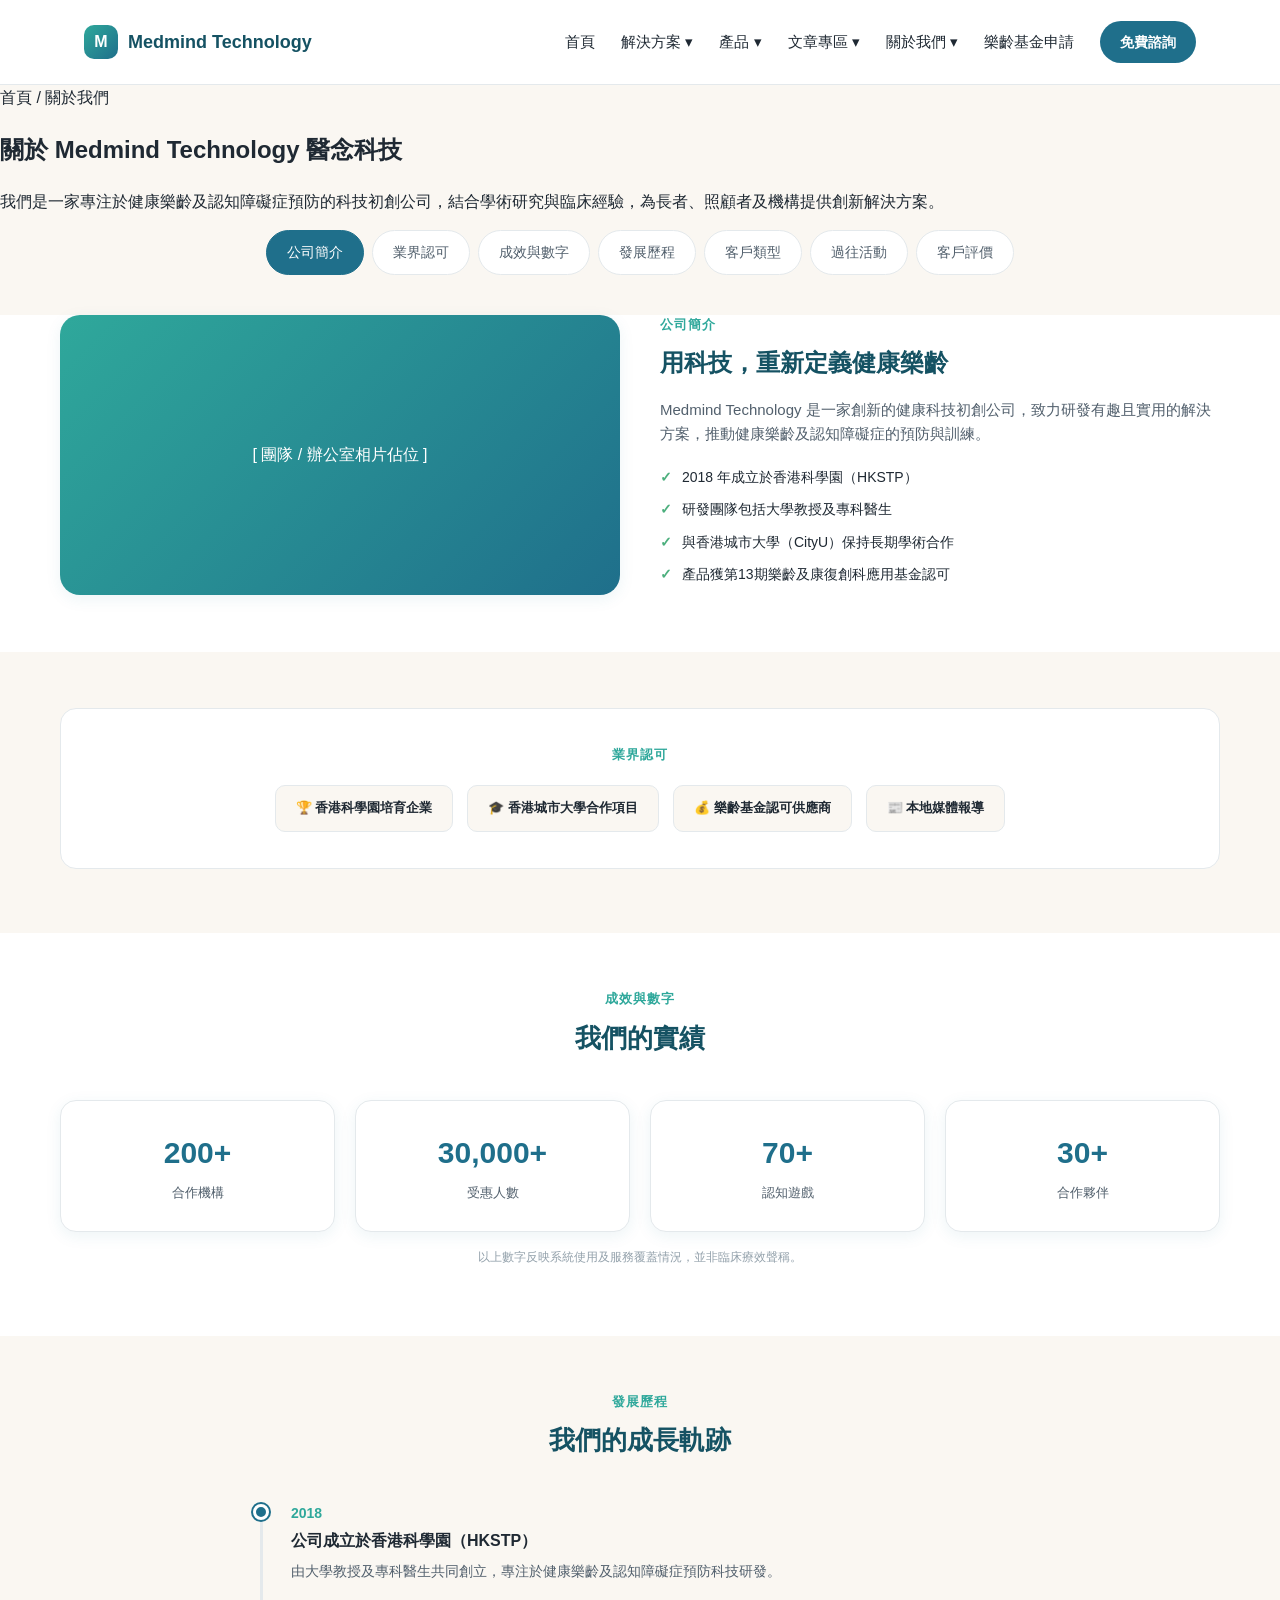
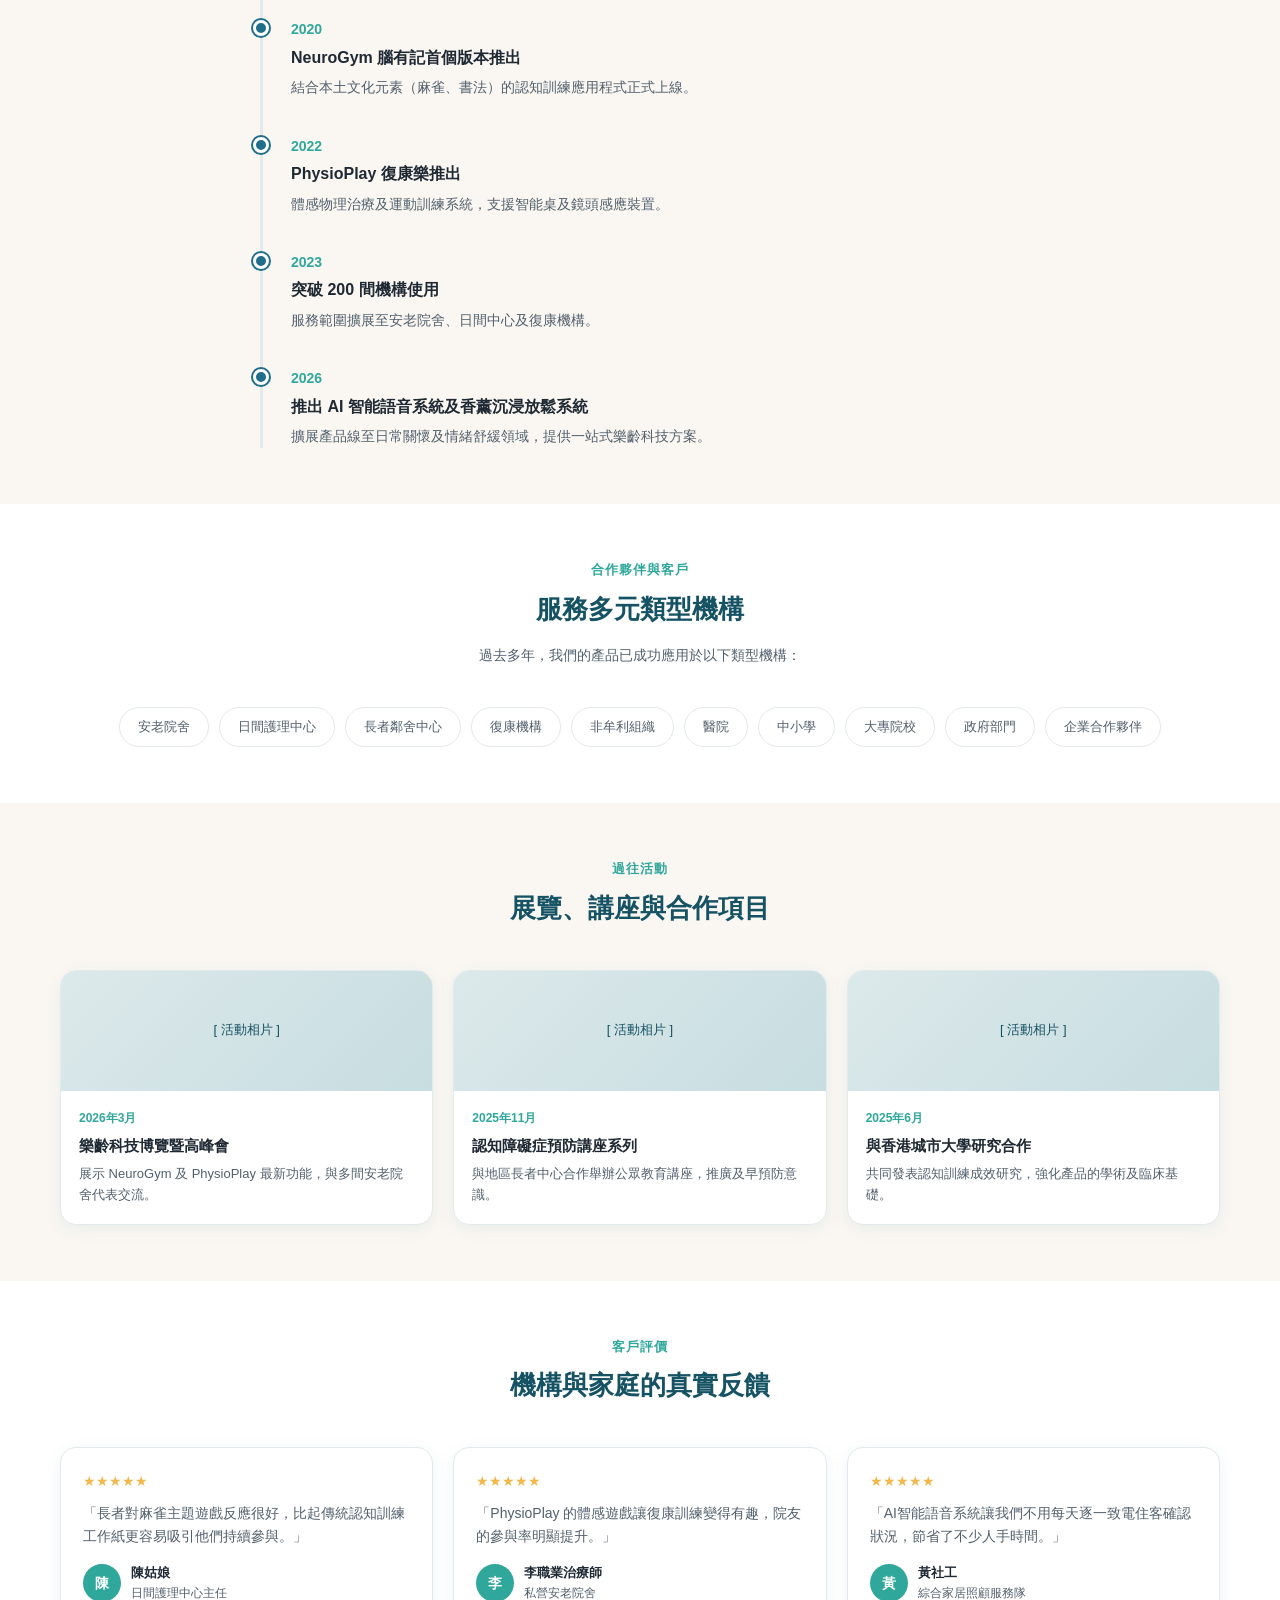
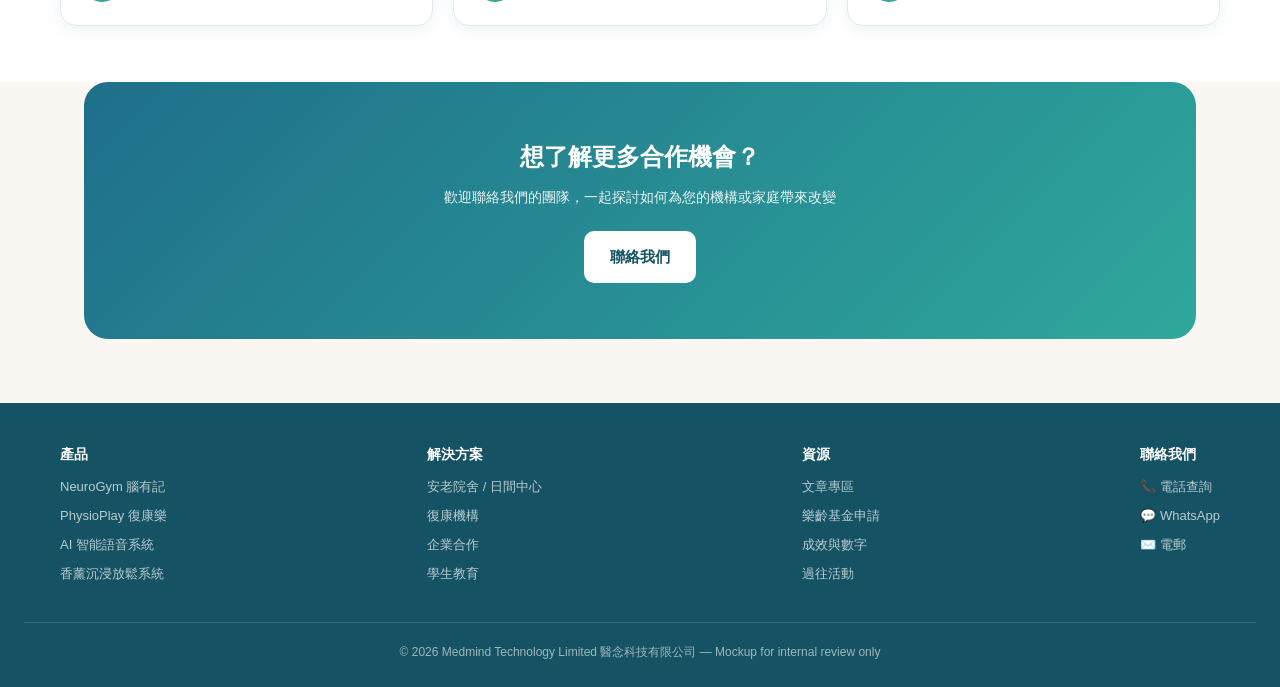
==== commit 1a4f0693: "fix the wording" ====
--- a/about.html
+++ b/about.html
@@ -15,7 +15,7 @@
 
 <section class="page-hero">
   <div class="breadcrumb">首頁 <span class="sep">/</span> 關於我們</div>
-  <h1>關於 Medmind Technology 醍念科技</h1>
+  <h1>關於 Medmind Technology 醫念科技</h1>
   <p>我們是一家專注於健康樂齡及認知障礙症預防的科技初創公司，結合學術研究與臨床經驗，為長者、照顧者及機構提供創新解決方案。</p>
 </section>
 
